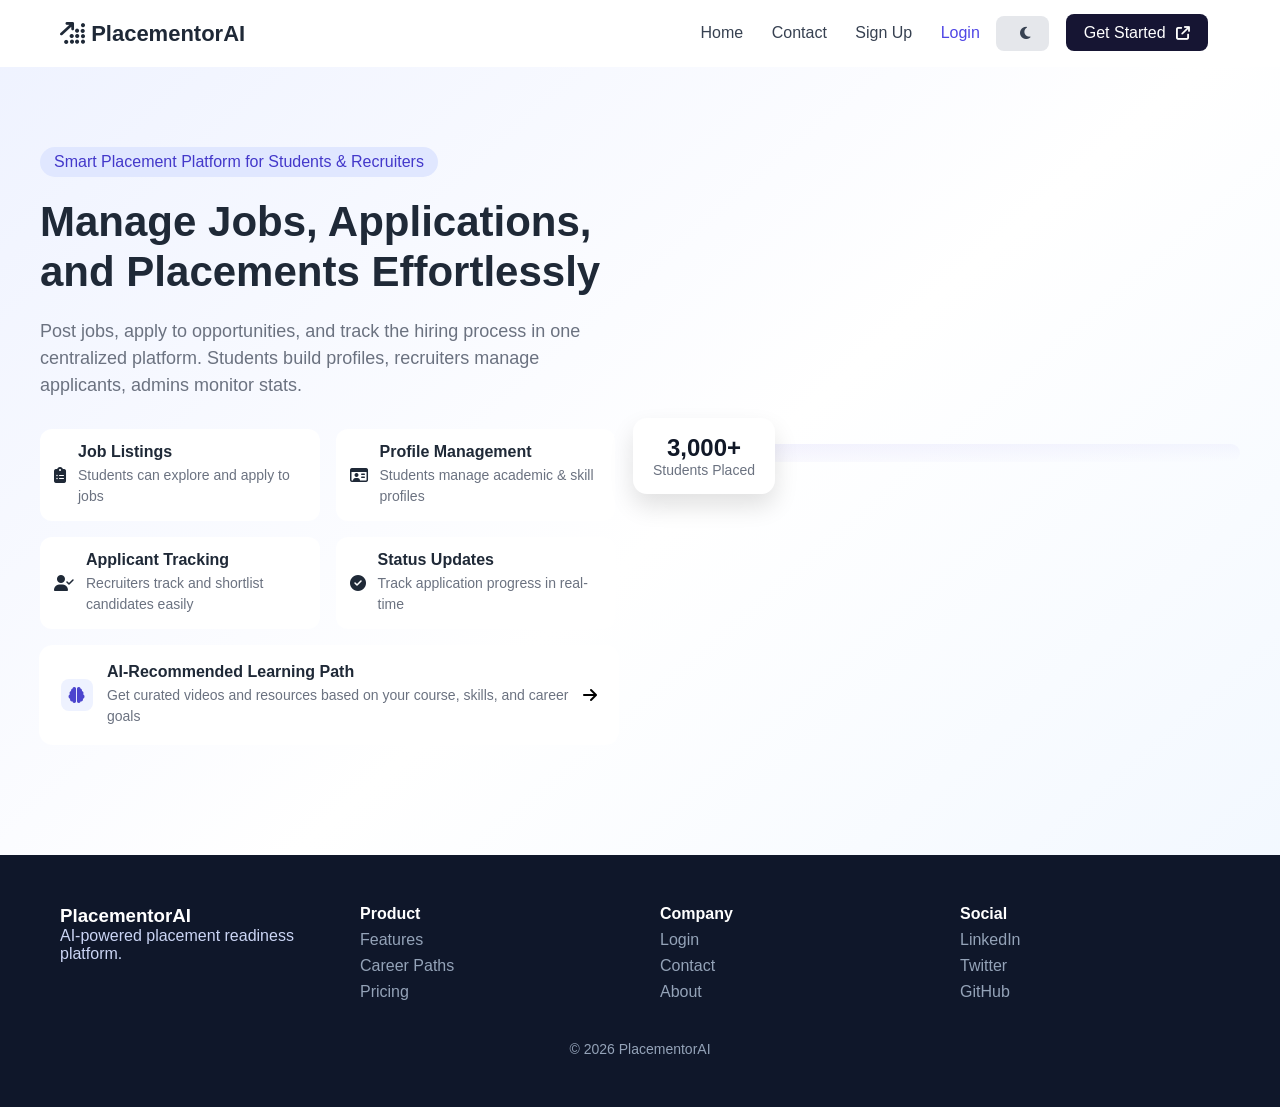
==== frontend/index.html @ 3f2b9455 "feat: add persistent dark mode across major pages" ====
<!DOCTYPE html>
<html lang="en">
<head>
  <meta charset="UTF-8" />
  <meta name="viewport" content="width=device-width, initial-scale=1.0"/>
  <title>PlacementorAI</title>
  <link rel="stylesheet" href="https://cdnjs.cloudflare.com/ajax/libs/font-awesome/6.5.0/css/all.min.css">

  <style>
    /* BASE */
    * { margin: 0; padding: 0; box-sizing: border-box; font-family: Inter, sans-serif; }
    body { background: linear-gradient(to bottom right, #eef2ff, #ffffff, #eff6ff); color: #1f2937; }
    .container { max-width: 1200px; margin: auto; padding: 0 20px; }

    /* HEADER */
    .header { background: #fff; padding: 16px 0; }
    .nav { display: flex; justify-content: space-between; align-items: center; }
    .logo { font-size: 22px; font-weight: 700; }
    nav a { margin: 0 12px; text-decoration: none; color: #374151; font-weight: 500; }
    .login { color: #4f46e5; }
    .btn { padding: 10px 18px; border-radius: 8px; border: none; cursor: pointer; font-weight: 500; }
    .primary { background: #161533; color: #fff; }
    .secondary { background: #e5e7eb; color: #374151; }

    /* HERO */
    .hero { display: grid; grid-template-columns: 1fr 1fr; gap: 50px; padding: 80px 0; align-items: center; }
    .badge { display: inline-block; background: #e0e7ff; color: #4338ca; padding: 6px 14px; border-radius: 999px; margin-bottom: 20px; font-weight: 500; }
    .hero h1 { font-size: 42px; line-height: 1.2; margin-bottom: 20px; font-weight: 700; }
    .hero p { font-size: 18px; color: #6b7280; line-height: 1.5; }

    .features { display: grid; grid-template-columns: repeat(2,1fr); gap: 16px; margin: 30px 0; }
.feature {
  display: flex;
  gap: 12px;
  background: #fff;
  padding: 14px;
  border-radius: 12px;
  align-items: center;
  transition: transform 0.2s ease, box-shadow 0.2s ease;
}

.feature:hover {
  transform: translateY(-3px);
  box-shadow: 0 8px 20px rgba(0,0,0,0.08);
}    .feature h4 { font-size: 16px; font-weight: 600; margin-bottom: 4px; }
    .feature p { font-size: 14px; color: #6b7280; }

    .cta { display: flex; gap: 14px; margin-top: 20px; }
    .cta button { flex: 1; text-align: center; }

    /* HERO IMAGE */
.hero-right {
  position: relative;
  top: -8px;
}

.hero-right img {
  width: 100%;
  height: auto;
  max-height: 420px;
  object-fit: cover;
  display: block;
  border-radius: 20px;
}



/* ADD THIS RIGHT HERE 👇 */
.hero-img-wrapper {
  position: relative;
  border-radius: 20px;
  overflow: hidden;
}

.hero-img-wrapper::after {
  content: "";
  position: absolute;
  inset: 0;
  background: linear-gradient(
    to bottom right,
    rgba(79,70,229,0.08),
    rgba(255,255,255,0.02)
  );
}



    .stats-card { position: absolute; bottom: -32px; left: -32px; background: #ffffff; padding: 16px 20px; border-radius: 14px; display: flex; align-items: center; gap: 12px; box-shadow: 0 12px 24px rgba(0,0,0,0.12); z-index: 10; }
    .stats-card strong { font-size: 24px; font-weight: 700; color: #111827; }
    .stats-card span { display: block; font-size: 14px; color: #6b7280; }
    .stats-card div {
  text-align: center;
}


    /* FOOTER */
    footer { background: #0f172a; color: #cbd5f5; padding: 50px 0; }
    .footer-grid { display: grid; grid-template-columns: repeat(4,1fr); gap: 40px; }
    footer a { display: block; color: #94a3b8; text-decoration: none; margin-top: 8px; }
    .copyright { text-align: center; margin-top: 40px; font-size: 14px; color: #94a3b8; }

    /* MODAL */
    .modal { position: fixed; inset: 0; display: none; background: rgba(0,0,0,0.5); align-items: center; justify-content: center; z-index: 1000; }
    .modal-box { background: #fff; padding: 30px; border-radius: 16px; width: 360px; }
    .modal-box input { width: 100%; padding: 10px; margin: 10px 0; }
    .modal-actions { display: flex; gap: 10px; margin-top: 20px; }

    /* RESPONSIVE */
    @media (max-width: 1024px) {
      .hero { grid-template-columns: 1fr; gap: 30px; text-align: center; }
      .hero-left { order: 2; }
      .hero-right { order: 1; }
      .features { grid-template-columns: 1fr; }
      .cta { flex-direction: column; }
      .stats-card { left: 50%; transform: translateX(-50%); bottom: -24px; }
    }
     .btn i {
  margin-left: 6px;
  font-size: 14px;
}
footer h3,
footer h4 {
  color: #ffffff;
}
.feature-wide {
  grid-column: span 2;        /* covers both columns */
  background: #ffffff;
  padding: 18px 22px;
  border-radius: 14px;
  display: flex;
  align-items: center;
  gap: 14px;
  cursor: pointer;
  transition: transform 0.2s ease, box-shadow 0.2s ease;
}

.feature-wide:hover {
  transform: translateY(-3px);
  box-shadow: 0 10px 24px rgba(0,0,0,0.08);
}
.feature-wide:hover .fa-arrow-right {
  transform: translateX(4px);
  transition: transform 0.2s ease;
}


.feature-wide--big {
  width: calc(100% + 300px);
  margin-left: -1px;
}

/* Make last wide box text same as normal feature boxes */
.feature-wide h4 {
  font-size: 16px;
  font-weight: 600;
  margin-bottom: 4px;
}

.feature-wide p {
  font-size: 14px;
  color: #6b7280;
}

.ai-icon {
  color: #4c45ce;               /* same as primary button */
  background: #eef2ff;          /* soft indigo bg */
  padding: 8px;
  border-radius: 8px;
  font-size: 16px;
}


  </style>
</head>
<body>

<!-- HEADER -->
<header class="header">
  <div class="container nav">
    <div class="logo"><i class="fa-solid fa-arrow-up-right-dots"></i> <span>PlacementorAI</span></div>
    <nav>
      <a href="index.html">Home</a>
      <a href="contact.html">Contact</a>
      <a href="register.html">Sign Up</a>
      <a href="login.html" class="login">Login</a>
      <button id="theme-toggle" class="btn secondary" aria-label="Toggle dark mode">
        <i class="fa-solid fa-moon"></i>
      </button>

<a  href="register.html" class="btn primary">
  Get Started
  <i class="fa-solid fa-arrow-up-right-from-square"></i>
</a>    </nav>
  </div>
</header>

<!-- HERO -->
<section class="hero container">
  <div class="hero-left">
    <span class="badge">Smart Placement Platform for Students & Recruiters</span>
    <h1>Manage Jobs, Applications,<br/>and Placements Effortlessly</h1>
    <p>Post jobs, apply to opportunities, and track the hiring process in one centralized platform. Students build profiles, recruiters manage applicants, admins monitor stats.</p>
    <div class="features">
      <div class="feature">     <i class="fa-solid fa-clipboard-list"></i>

<div><h4>Job Listings</h4><p>Students can explore and apply to jobs</p></div></div>
      <div class="feature"><i class="fa-regular fa-id-card"></i><div><h4>Profile Management</h4><p>Students manage academic & skill profiles</p></div></div>
      <div class="feature"><i class="fa-solid fa-user-check"></i><div><h4>Applicant Tracking</h4><p>Recruiters track and shortlist candidates easily</p></div></div>
      <div class="feature"><i class="fa-solid fa-circle-check"></i><div><h4>Status Updates</h4><p>Track application progress in real-time</p></div></div>
<a href="recommendations.html" style="text-decoration:none; color:inherit;">
  <div class="feature-wide feature-wide--big">
<i class="fa-solid fa-brain ai-icon"></i>
    <div>
      <h4>AI-Recommended Learning Path</h4>
      <p>
        Get curated videos and resources based on your course, skills, and career goals
      </p>
      
    </div>
    <i class="fa-solid fa-arrow-right" style="margin-left:auto; color:#000000;"></i>
  </div>
</a>
 </div>
    
  </div>
  <div class="hero-right">
  <div class="hero-img-wrapper">
    <img src="https://images.unsplash.com/photo-1523580846011-d3a5bc25702b" alt="students"/>
  </div>
  <div class="stats-card">
    <div>
      <strong>3,000+</strong>
      <span>Students Placed</span>
    </div>
  </div>
</div>


</section>

<!-- FOOTER -->
<footer>
  <div class="container footer-grid">
    <div><h3>PlacementorAI</h3><p>AI-powered placement readiness platform.</p></div>
    <div><h4>Product</h4><a href="#">Features</a><a href="#">Career Paths</a><a href="#">Pricing</a></div>
    <div><h4>Company</h4><a href="login.html">Login</a><a href="contact.html" >Contact</a><a href="About.html">About</a></div>
    <div><h4>Social</h4><a href="https://www.linkedin.com/" target="_blank">LinkedIn</a><a href="https://x.com/?lang=en" target="_blank">Twitter</a><a href="https://github.com/" target="_blank">GitHub</a></div>
  </div>
  <p class="copyright">© 2026 PlacementorAI</p>
</footer>

<!-- LOGIN MODAL -->
<div id="modal" class="modal">
  <div class="modal-box">
    <h2 id="modal-title">Login</h2>
    <form onsubmit="login(event)">
      <input type="email" placeholder="Email" required />
      <input type="password" placeholder="Password" required />
      <div class="modal-actions">
        <button class="btn primary" type="submit">Login</button>
        <button class="btn secondary" type="button" onclick="closeModal()">Cancel</button>
      </div>
    </form>
  </div>
</div>

<!-- SCRIPTS -->
<script>
  // Modal JS
  const modal = document.getElementById("modal");
  const title = document.getElementById("modal-title");

  function openModal(type) {
    title.innerText = type === "student" ? "Student Login" : "Recruiter Login";
    modal.style.display = "flex";
  }

  function closeModal() { modal.style.display = "none"; }

  function login(e) {
    e.preventDefault();
    alert("Login successful (demo)");
    closeModal();
  }
</script>
<script src="https://cdn.botpress.cloud/webchat/v3.5/inject.js"></script>
<script src="https://files.bpcontent.cloud/2026/01/29/16/20260129163015-0ZV4O3BK.js" defer></script>
<script src="js/theme.js"></script>

</body>
</html>
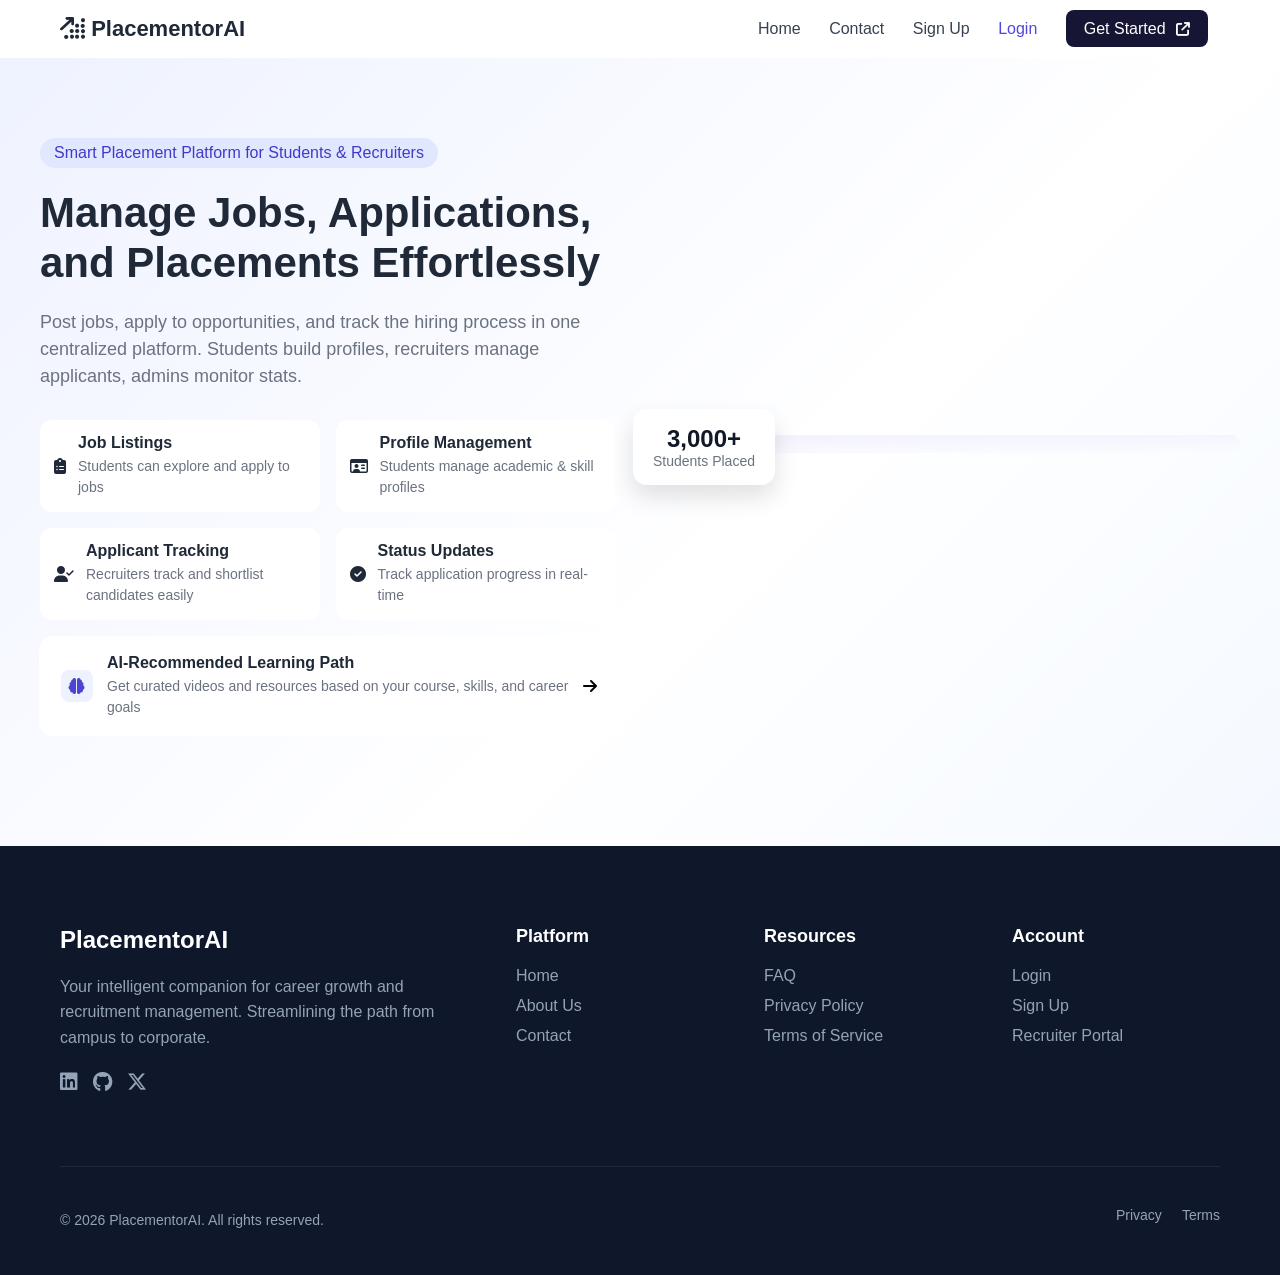
==== commit d0112f6f: "Merge pull request #36 from KGFCH2/feat/footer-documentation-portal Modernize Footer and Implement I" ====
--- a/frontend/index.html
+++ b/frontend/index.html
@@ -94,10 +94,41 @@
 
 
     /* FOOTER */
-    footer { background: #0f172a; color: #cbd5f5; padding: 50px 0; }
-    .footer-grid { display: grid; grid-template-columns: repeat(4,1fr); gap: 40px; }
-    footer a { display: block; color: #94a3b8; text-decoration: none; margin-top: 8px; }
-    .copyright { text-align: center; margin-top: 40px; font-size: 14px; color: #94a3b8; }
+    footer { background: #0f172a; color: #f8fafc; padding: 80px 0 40px; }
+    .footer-grid { display: grid; grid-template-columns: 2fr 1fr 1fr 1fr; gap: 40px; margin-bottom: 60px; }
+    footer h3 { font-size: 24px; margin-bottom: 20px; color: #fff; }
+    footer h4 { font-size: 18px; margin-bottom: 20px; color: #fff; }
+    footer p { color: #94a3b8; line-height: 1.6; }
+    footer a { color: #94a3b8; text-decoration: none; margin-bottom: 12px; display: block; transition: color 0.2s; }
+    footer a:hover { color: #4f46e5; }
+    .footer-social { display: flex; gap: 15px; margin-top: 20px; }
+    .footer-social a { font-size: 20px; color: #94a3b8; }
+    .footer-social a:hover { color: #fff; }
+    .footer-bottom { border-top: 1px solid #1e293b; padding-top: 40px; display: flex; justify-content: space-between; align-items: center; color: #64748b; font-size: 14px; }
+    .copyright { margin-top: 0; }
+
+    /* DOCUMENTATION PORTAL */
+    .portal-overlay { position: fixed; inset: 0; background: rgba(15, 23, 42, 0.8); backdrop-filter: blur(8px); z-index: 2000; display: none; align-items: center; justify-content: center; padding: 20px; }
+    .portal-content { background: rgba(255, 255, 255, 0.98); width: 100%; max-width: 800px; max-height: 90vh; border-radius: 24px; overflow: hidden; display: flex; flex-direction: column; box-shadow: 0 25px 50px -12px rgba(0, 0, 0, 0.5); border: 1px solid rgba(255, 255, 255, 0.3); animation: slideUp 0.4s ease-out; }
+    @keyframes slideUp { from { transform: translateY(30px); opacity: 0; } to { transform: translateY(0); opacity: 1; } }
+    .portal-header { padding: 24px 32px; border-bottom: 1px solid #e2e8f0; display: flex; justify-content: space-between; align-items: center; }
+    .portal-nav { display: flex; gap: 12px; padding: 12px 32px; background: #f8fafc; border-bottom: 1px solid #e2e8f0; }
+    .portal-nav-btn { background: none; border: none; padding: 8px 16px; border-radius: 8px; cursor: pointer; font-weight: 500; color: #64748b; transition: all 0.2s; }
+    .portal-nav-btn.active { background: #4f46e5; color: #fff; }
+    .portal-body { padding: 32px; overflow-y: auto; color: #334155; line-height: 1.7; }
+    .portal-body h2 { margin-bottom: 16px; color: #0f172a; font-size: 24px; }
+    .portal-body section { margin-bottom: 32px; }
+    .portal-body section h3 { font-size: 18px; margin-bottom: 12px; color: #1e293b; }
+    .close-portal { cursor: pointer; font-size: 24px; color: #64748b; transition: color 0.2s; }
+    .close-portal:hover { color: #ef4444; }
+
+    @media (max-width: 768px) {
+      .footer-grid { grid-template-columns: 1fr 1fr; }
+      .footer-bottom { flex-direction: column; gap: 20px; text-align: center; }
+    }
+    @media (max-width: 480px) {
+      .footer-grid { grid-template-columns: 1fr; }
+    }
 
     /* MODAL */
     .modal { position: fixed; inset: 0; display: none; background: rgba(0,0,0,0.5); align-items: center; justify-content: center; z-index: 1000; }
@@ -169,7 +200,6 @@
   font-size: 16px;
 }
 
-
   </style>
 </head>
 <body>
@@ -183,9 +213,6 @@
       <a href="contact.html">Contact</a>
       <a href="register.html">Sign Up</a>
       <a href="login.html" class="login">Login</a>
-      <button id="theme-toggle" class="btn secondary" aria-label="Toggle dark mode">
-        <i class="fa-solid fa-moon"></i>
-      </button>
 
 <a  href="register.html" class="btn primary">
   Get Started
@@ -240,14 +267,63 @@
 
 <!-- FOOTER -->
 <footer>
-  <div class="container footer-grid">
-    <div><h3>PlacementorAI</h3><p>AI-powered placement readiness platform.</p></div>
-    <div><h4>Product</h4><a href="#">Features</a><a href="#">Career Paths</a><a href="#">Pricing</a></div>
-    <div><h4>Company</h4><a href="login.html">Login</a><a href="contact.html" >Contact</a><a href="About.html">About</a></div>
-    <div><h4>Social</h4><a href="https://www.linkedin.com/" target="_blank">LinkedIn</a><a href="https://x.com/?lang=en" target="_blank">Twitter</a><a href="https://github.com/" target="_blank">GitHub</a></div>
-  </div>
-  <p class="copyright">© 2026 PlacementorAI</p>
+  <div class="container">
+    <div class="footer-grid">
+      <div>
+        <h3>PlacementorAI</h3>
+        <p>Your intelligent companion for career growth and recruitment management. Streamlining the path from campus to corporate.</p>
+        <div class="footer-social">
+          <a href="#"><i class="fa-brands fa-linkedin"></i></a>
+          <a href="#"><i class="fa-brands fa-github"></i></a>
+          <a href="#"><i class="fa-brands fa-x-twitter"></i></a>
+        </div>
+      </div>
+      <div>
+        <h4>Platform</h4>
+        <a href="index.html">Home</a>
+        <a href="About.html">About Us</a>
+        <a href="contact.html">Contact</a>
+      </div>
+      <div>
+        <h4>Resources</h4>
+        <a href="javascript:void(0)" onclick="openPortal('faq')">FAQ</a>
+        <a href="javascript:void(0)" onclick="openPortal('privacy')">Privacy Policy</a>
+        <a href="javascript:void(0)" onclick="openPortal('terms')">Terms of Service</a>
+      </div>
+      <div>
+        <h4>Account</h4>
+        <a href="login.html">Login</a>
+        <a href="register.html">Sign Up</a>
+        <a href="register.html">Recruiter Portal</a>
+      </div>
+    </div>
+    <div class="footer-bottom">
+      <p class="copyright">&copy; 2026 PlacementorAI. All rights reserved.</p>
+      <div style="display: flex; gap: 20px;">
+        <a href="javascript:void(0)" onclick="openPortal('privacy')">Privacy</a>
+        <a href="javascript:void(0)" onclick="openPortal('terms')">Terms</a>
+      </div>
+    </div>
+  </div>
 </footer>
+
+<!-- DOCUMENTATION PORTAL -->
+<div id="portal-overlay" class="portal-overlay">
+  <div class="portal-content">
+    <div class="portal-header">
+      <h2 id="portal-title">Documentation Portal</h2>
+      <i class="fa-solid fa-xmark close-portal" onclick="closePortal()"></i>
+    </div>
+    <div class="portal-nav">
+      <button class="portal-nav-btn" id="btn-faq" onclick="switchPortalTab('faq')">FAQ</button>
+      <button class="portal-nav-btn" id="btn-privacy" onclick="switchPortalTab('privacy')">Privacy</button>
+      <button class="portal-nav-btn" id="btn-terms" onclick="switchPortalTab('terms')">Terms</button>
+    </div>
+    <div class="portal-body" id="portal-body">
+      <!-- Content will be injected here -->
+    </div>
+  </div>
+</div>
 
 <!-- LOGIN MODAL -->
 <div id="modal" class="modal">
@@ -282,10 +358,83 @@
     alert("Login successful (demo)");
     closeModal();
   }
+
+  // DOCUMENTATION PORTAL JS
+  const portalOverlay = document.getElementById('portal-overlay');
+  const portalBody = document.getElementById('portal-body');
+  const portalTitle = document.getElementById('portal-title');
+
+  const portalContent = {
+    faq: `
+      <h2>Frequently Asked Questions</h2>
+      <section>
+        <h3>How do I apply for a job?</h3>
+        <p>Students can browse the 'Job Listings' section, build their profile, and click 'Apply' on any open position.</p>
+      </section>
+      <section>
+        <h3>How do recruiters post jobs?</h3>
+        <p>Recruiters can sign up for a Recruiter account and access their dedicated dashboard to post and manage job listings.</p>
+      </section>
+      <section>
+        <h3>Is my data secure?</h3>
+        <p>Yes, we use industry-standard encryption and follow best practices to ensure your personal and academic data remains private.</p>
+      </section>
+    `,
+    privacy: `
+      <h2>Privacy Policy</h2>
+      <section>
+        <h3>Data Collection</h3>
+        <p>We collect information necessary to facilitate the recruitment process, including names, emails, and academic records.</p>
+      </section>
+      <section>
+        <h3>Data Usage</h3>
+        <p>Your data is only shared with recruiters of companies you explicitly apply to. We do not sell your data to third parties.</p>
+      </section>
+    `,
+    terms: `
+      <h2>Terms of Service</h2>
+      <section>
+        <h3>User Agreement</h3>
+        <p>By using PlacementorAI, you agree to provide accurate information and follow our community guidelines.</p>
+      </section>
+      <section>
+        <h3>Platform Usage</h3>
+        <p>PlacementorAI is a facilitator. We do not guarantee employment but provide the tools to improve your placement chances.</p>
+      </section>
+    `
+  };
+
+  function openPortal(tab) {
+    portalOverlay.style.display = 'flex';
+    switchPortalTab(tab);
+  }
+
+  function closePortal() {
+    portalOverlay.style.display = 'none';
+  }
+
+  function switchPortalTab(tab) {
+    // Update content
+    portalBody.innerHTML = portalContent[tab];
+    
+    // Update active button
+    document.querySelectorAll('.portal-nav-btn').forEach(btn => btn.classList.remove('active'));
+    document.getElementById('btn-' + tab).classList.add('active');
+    
+    // Update title
+    const titles = { faq: 'FAQ', privacy: 'Privacy Policy', terms: 'Terms of Service' };
+    portalTitle.innerText = titles[tab];
+  }
+
+  // Close on overlay click
+  portalOverlay.addEventListener('click', (e) => {
+    if (e.target === portalOverlay) closePortal();
+  });
 </script>
 <script src="https://cdn.botpress.cloud/webchat/v3.5/inject.js"></script>
 <script src="https://files.bpcontent.cloud/2026/01/29/16/20260129163015-0ZV4O3BK.js" defer></script>
-<script src="js/theme.js"></script>
+
+<!-- Botpress Chatbot Scripts -->
 
 </body>
 </html>
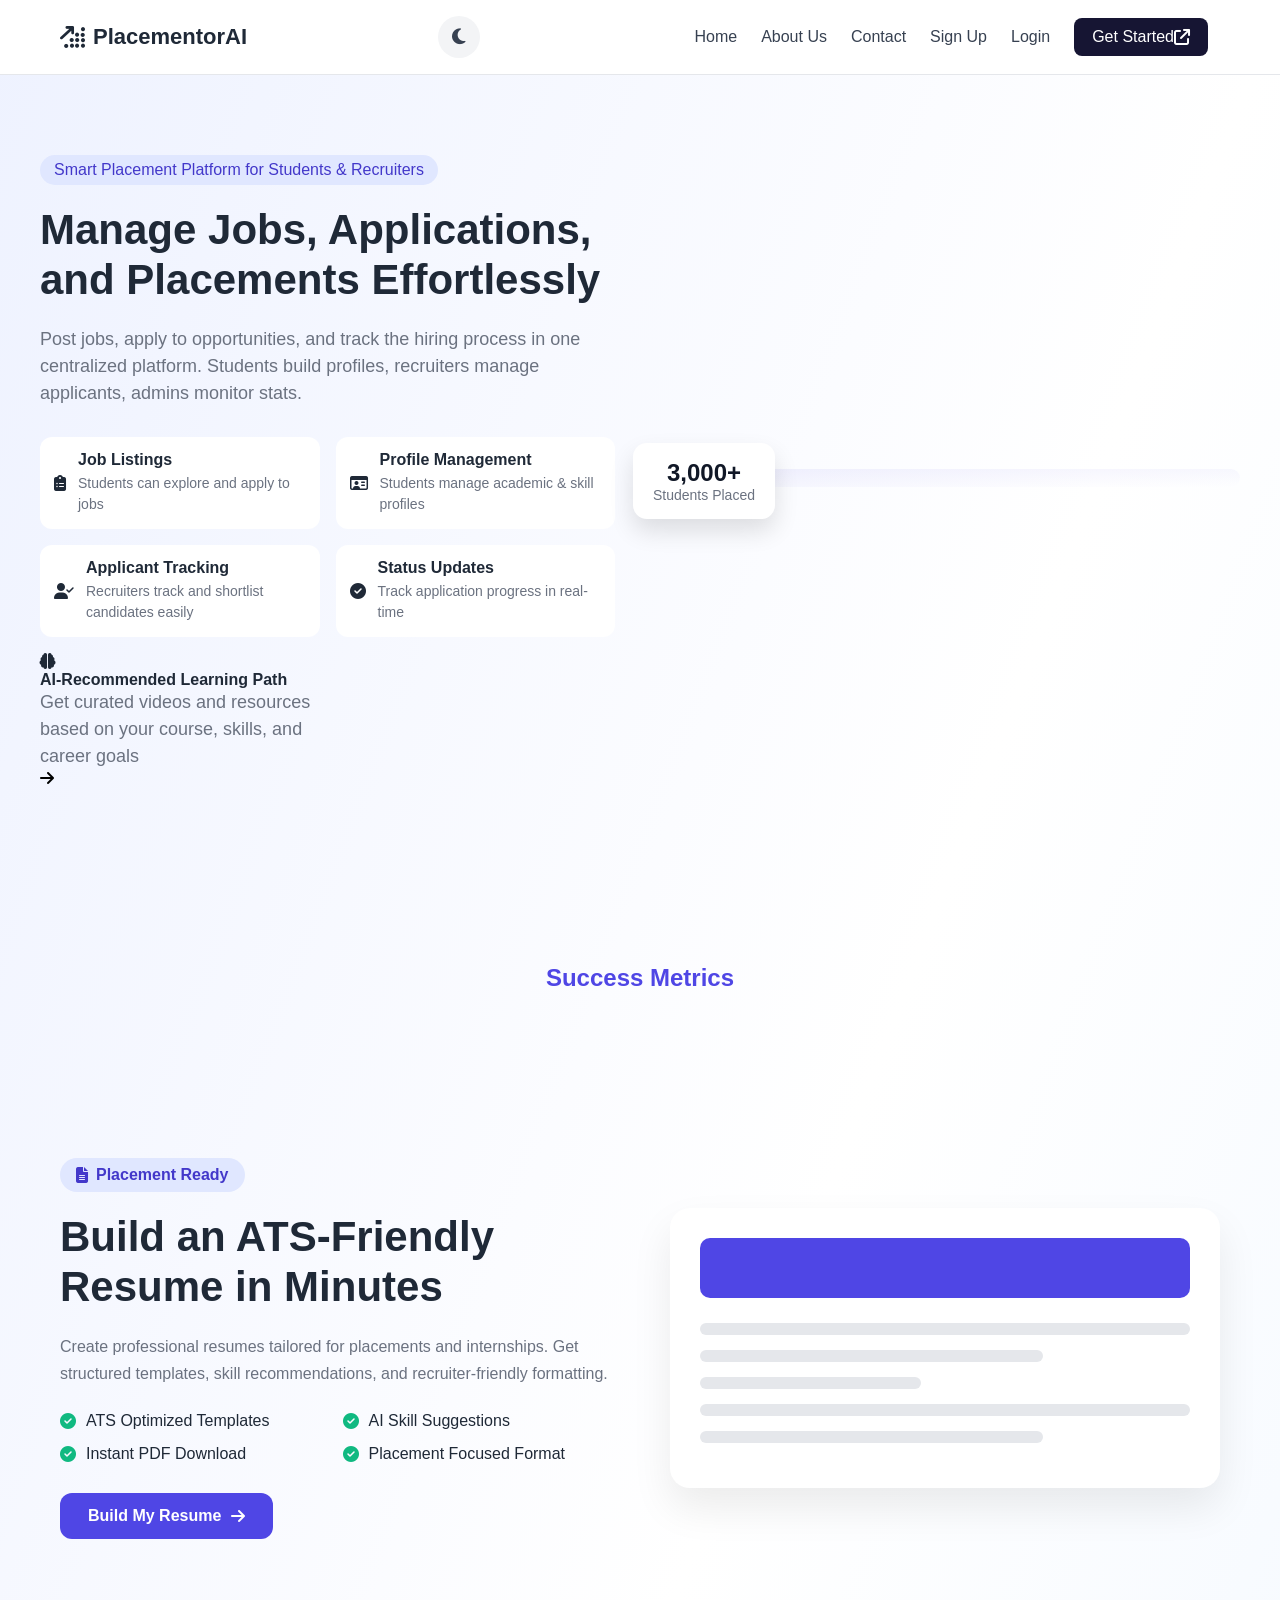
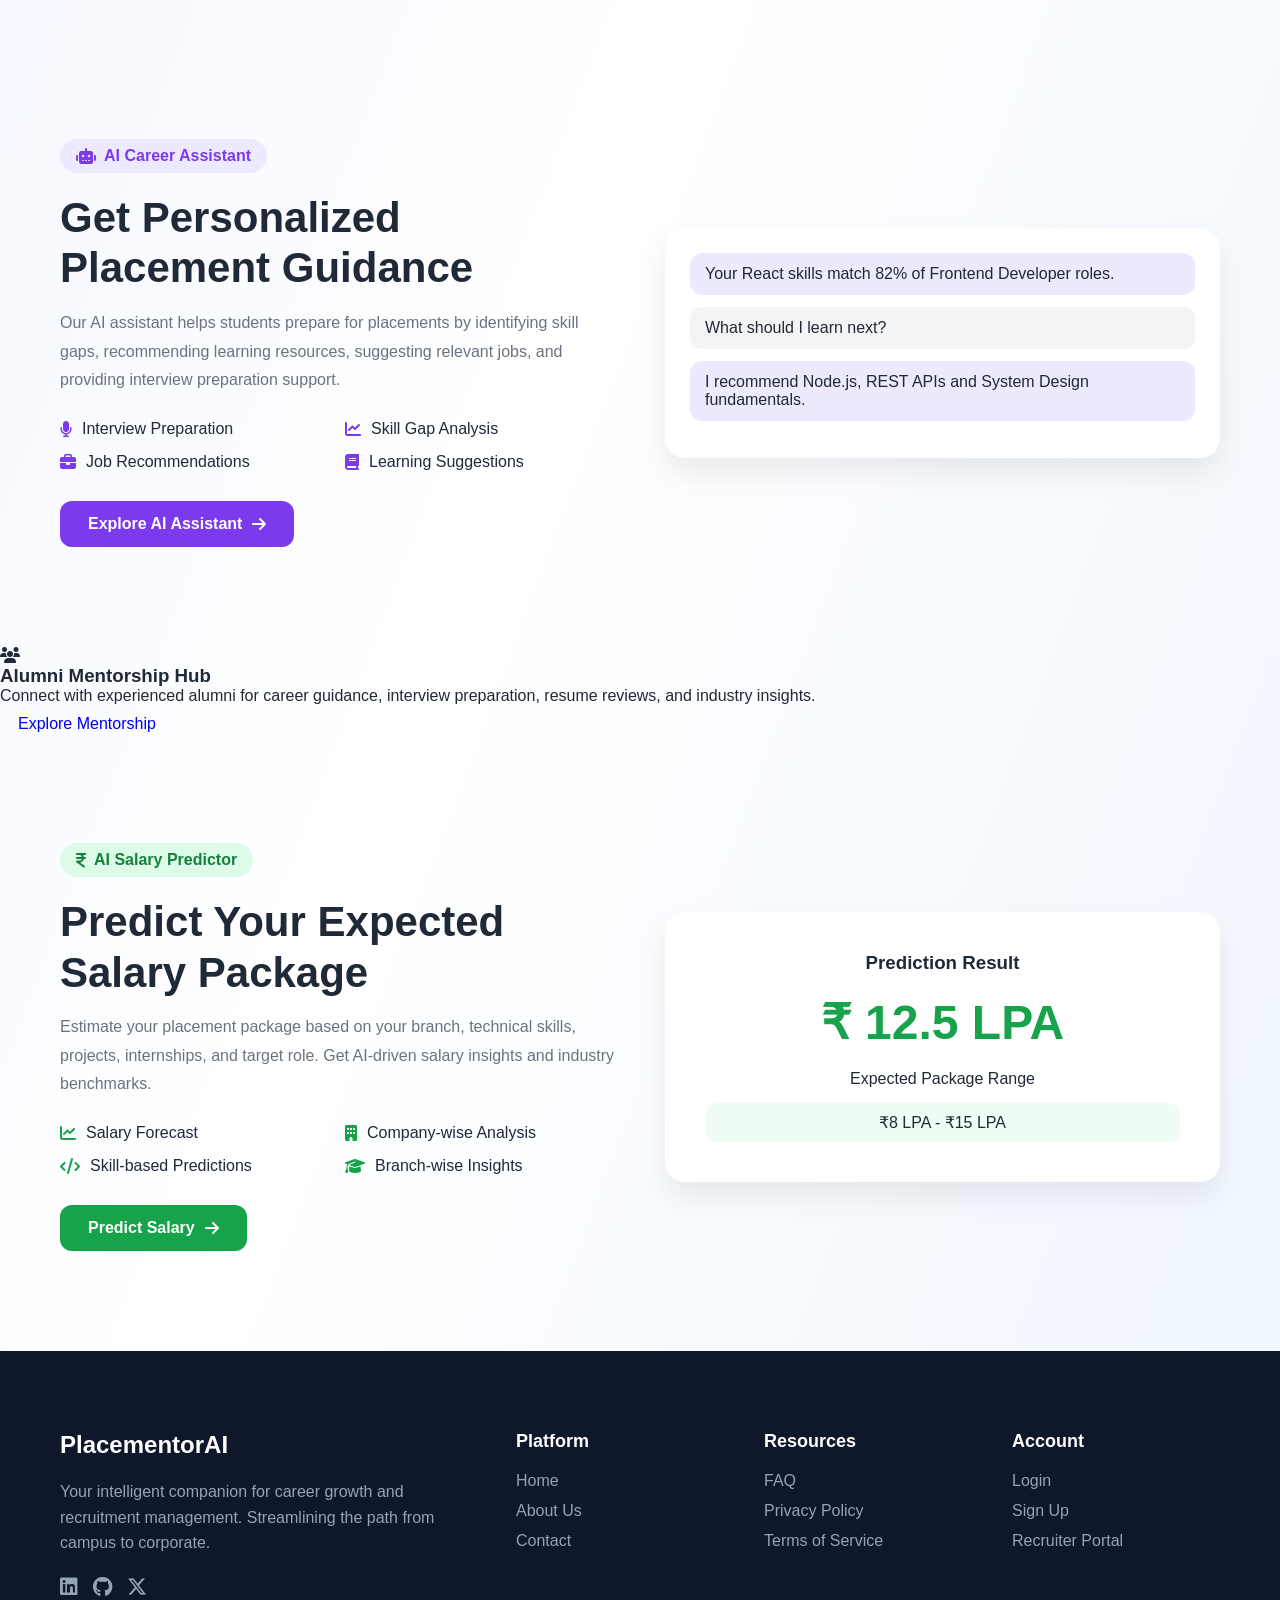
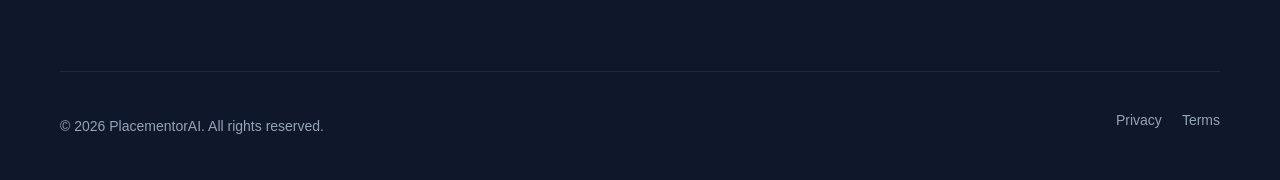
==== commit 47190d60: "Merge branch 'main' into salary" ====
--- a/frontend/index.html
+++ b/frontend/index.html
@@ -4,23 +4,35 @@
   <meta charset="UTF-8" />
   <meta name="viewport" content="width=device-width, initial-scale=1.0"/>
   <title>PlacementorAI</title>
+  <link rel="icon" type="image/png" href="images/favicon.png">
   <link rel="stylesheet" href="https://cdnjs.cloudflare.com/ajax/libs/font-awesome/6.5.0/css/all.min.css">
-
+  <link rel="icon" href="favicon.png" sizes="32x32" type="image/png">
+<link rel="shortcut icon" href="favicon.png" type="image/png">
+<link rel="stylesheet" href="style.css">
   <style>
     /* BASE */
     * { margin: 0; padding: 0; box-sizing: border-box; font-family: Inter, sans-serif; }
     body { background: linear-gradient(to bottom right, #eef2ff, #ffffff, #eff6ff); color: #1f2937; }
     .container { max-width: 1200px; margin: auto; padding: 0 20px; }
 
-    /* HEADER */
-    .header { background: #fff; padding: 16px 0; }
+    /* HEADER & RESPONSIVE NAVBAR */
+    .header { background: #fff; padding: 16px 0; border-bottom: 1px solid #e5e7eb; position: sticky; top: 0; z-index: 1000; }
     .nav { display: flex; justify-content: space-between; align-items: center; }
-    .logo { font-size: 22px; font-weight: 700; }
-    nav a { margin: 0 12px; text-decoration: none; color: #374151; font-weight: 500; }
+    .logo { font-size: 22px; font-weight: 700; display: flex; align-items: center; gap: 8px; }
+    
+    /* Navigation Menu Links Wrapper */
+    .nav-menu { display: flex; align-items: center; }
+    .nav-menu a { margin: 0 12px; text-decoration: none; color: #374151; font-weight: 500; transition: color 0.2s; }
+    .nav-menu a:hover { color: #4f46e5; }
     .login { color: #4f46e5; }
-    .btn { padding: 10px 18px; border-radius: 8px; border: none; cursor: pointer; font-weight: 500; }
-    .primary { background: #161533; color: #fff; }
+    
+    .btn { padding: 10px 18px; border-radius: 8px; border: none; cursor: pointer; font-weight: 500; display: inline-flex; align-items: center; text-decoration: none; }
+    .primary { background: #161533; color: #fff !important; }
+    .primary:hover { background: #23214d; color: #fff !important; }
     .secondary { background: #e5e7eb; color: #374151; }
+
+    /* Mobile Hamburger Menu Toggle Button Button */
+    .menu-toggle { display: none; background: none; border: none; font-size: 24px; color: #374151; cursor: pointer; }
 
     /* HERO */
     .hero { display: grid; grid-template-columns: 1fr 1fr; gap: 50px; padding: 80px 0; align-items: center; }
@@ -29,69 +41,53 @@
     .hero p { font-size: 18px; color: #6b7280; line-height: 1.5; }
 
     .features { display: grid; grid-template-columns: repeat(2,1fr); gap: 16px; margin: 30px 0; }
-.feature {
-  display: flex;
-  gap: 12px;
-  background: #fff;
-  padding: 14px;
-  border-radius: 12px;
-  align-items: center;
-  transition: transform 0.2s ease, box-shadow 0.2s ease;
-}
-
-.feature:hover {
-  transform: translateY(-3px);
-  box-shadow: 0 8px 20px rgba(0,0,0,0.08);
-}    .feature h4 { font-size: 16px; font-weight: 600; margin-bottom: 4px; }
+    .feature {
+      display: flex;
+      gap: 12px;
+      background: #fff;
+      padding: 14px;
+      border-radius: 12px;
+      align-items: center;
+      transition: transform 0.2s ease, box-shadow 0.2s ease;
+    }
+
+    .feature:hover {
+      transform: translateY(-3px);
+      box-shadow: 0 8px 20px rgba(0,0,0,0.08);
+    }    
+    .feature h4 { font-size: 16px; font-weight: 600; margin-bottom: 4px; }
     .feature p { font-size: 14px; color: #6b7280; }
 
     .cta { display: flex; gap: 14px; margin-top: 20px; }
     .cta button { flex: 1; text-align: center; }
 
     /* HERO IMAGE */
-.hero-right {
-  position: relative;
-  top: -8px;
-}
-
-.hero-right img {
-  width: 100%;
-  height: auto;
-  max-height: 420px;
-  object-fit: cover;
-  display: block;
-  border-radius: 20px;
-}
-
-
-
-/* ADD THIS RIGHT HERE 👇 */
-.hero-img-wrapper {
-  position: relative;
-  border-radius: 20px;
-  overflow: hidden;
-}
-
-.hero-img-wrapper::after {
-  content: "";
-  position: absolute;
-  inset: 0;
-  background: linear-gradient(
-    to bottom right,
-    rgba(79,70,229,0.08),
-    rgba(255,255,255,0.02)
-  );
-}
-
-
+    .hero-right { position: relative; top: -8px; }
+    .hero-right img {
+      width: 100%;
+      height: auto;
+      max-height: 420px;
+      object-fit: cover;
+      display: block;
+      border-radius: 20px;
+    }
+
+    .hero-img-wrapper { position: relative; border-radius: 20px; overflow: hidden; }
+    .hero-img-wrapper::after {
+      content: "";
+      position: absolute;
+      inset: 0;
+      background: linear-gradient(
+        to bottom right,
+        rgba(79,70,229,0.08),
+        rgba(255,255,255,0.02)
+      );
+    }
 
     .stats-card { position: absolute; bottom: -32px; left: -32px; background: #ffffff; padding: 16px 20px; border-radius: 14px; display: flex; align-items: center; gap: 12px; box-shadow: 0 12px 24px rgba(0,0,0,0.12); z-index: 10; }
     .stats-card strong { font-size: 24px; font-weight: 700; color: #111827; }
     .stats-card span { display: block; font-size: 14px; color: #6b7280; }
-    .stats-card div {
-  text-align: center;
-}
-
+    .stats-card div { text-align: center; }
 
     /* FOOTER */
     footer { background: #0f172a; color: #f8fafc; padding: 80px 0 40px; }
@@ -122,161 +118,622 @@
     .close-portal { cursor: pointer; font-size: 24px; color: #64748b; transition: color 0.2s; }
     .close-portal:hover { color: #ef4444; }
 
+    /* RESPONSIVE BREAKPOINTS WITH MOBILE DROPDOWN NAVIGATION FIX */
     @media (max-width: 768px) {
-      .footer-grid { grid-template-columns: 1fr 1fr; }
-      .footer-bottom { flex-direction: column; gap: 20px; text-align: center; }
-    }
-    @media (max-width: 480px) {
-      .footer-grid { grid-template-columns: 1fr; }
-    }
-
-    /* MODAL */
-    .modal { position: fixed; inset: 0; display: none; background: rgba(0,0,0,0.5); align-items: center; justify-content: center; z-index: 1000; }
-    .modal-box { background: #fff; padding: 30px; border-radius: 16px; width: 360px; }
-    .modal-box input { width: 100%; padding: 10px; margin: 10px 0; }
-    .modal-actions { display: flex; gap: 10px; margin-top: 20px; }
-
-    /* RESPONSIVE */
-    @media (max-width: 1024px) {
+      .menu-toggle { display: block; }
+      
+      .nav-menu {
+        display: none;
+        flex-direction: column;
+        position: absolute;
+        top: 100%;
+        left: 0;
+        width: 100%;
+        background: #ffffff;
+        padding: 20px;
+        box-shadow: 0 8px 16px rgba(0,0,0,0.1);
+        border-top: 1px solid #f3f4f6;
+        gap: 16px;
+        text-align: center;
+      }
+      
+      .nav-menu.active { display: flex; }
+      .nav-menu a { margin: 8px 0; width: 100%; font-size: 16px; }
+      .nav-menu .btn { width: 100%; justify-content: center; }
+
       .hero { grid-template-columns: 1fr; gap: 30px; text-align: center; }
       .hero-left { order: 2; }
       .hero-right { order: 1; }
       .features { grid-template-columns: 1fr; }
+      .feature-wide { grid-column: span 1; }
       .cta { flex-direction: column; }
       .stats-card { left: 50%; transform: translateX(-50%); bottom: -24px; }
+
+      .footer-grid { grid-template-columns: 1fr 1fr; }
+      .footer-bottom { flex-direction: column; gap: 20px; text-align: center; }
     }
-     .btn i {
-  margin-left: 6px;
-  font-size: 14px;
-}
-footer h3,
-footer h4 {
-  color: #ffffff;
-}
-.feature-wide {
-  grid-column: span 2;        /* covers both columns */
-  background: #ffffff;
-  padding: 18px 22px;
-  border-radius: 14px;
-  display: flex;
-  align-items: center;
-  gap: 14px;
+
+    @media (max-width: 480px) {
+      .footer-grid { grid-template-columns: 1fr; }
+    }
+    /* Theme Toggle Button */
+.theme-toggle{
+  background: #f3f4f6;
+  border: none;
+  width: 42px;
+  height: 42px;
+  border-radius: 50%;
   cursor: pointer;
-  transition: transform 0.2s ease, box-shadow 0.2s ease;
-}
-
-.feature-wide:hover {
-  transform: translateY(-3px);
-  box-shadow: 0 10px 24px rgba(0,0,0,0.08);
-}
-.feature-wide:hover .fa-arrow-right {
-  transform: translateX(4px);
-  transition: transform 0.2s ease;
-}
-
-
-.feature-wide--big {
-  width: calc(100% + 300px);
-  margin-left: -1px;
-}
-
-/* Make last wide box text same as normal feature boxes */
-.feature-wide h4 {
-  font-size: 16px;
-  font-weight: 600;
-  margin-bottom: 4px;
-}
-
-.feature-wide p {
-  font-size: 14px;
-  color: #6b7280;
-}
-
-.ai-icon {
-  color: #4c45ce;               /* same as primary button */
-  background: #eef2ff;          /* soft indigo bg */
-  padding: 8px;
-  border-radius: 8px;
-  font-size: 16px;
-}
-
+  font-size: 18px;
+  color: #374151;
+  transition: all 0.3s ease;
+  margin-right: 12px;
+}
+
+.theme-toggle:hover{
+  transform: rotate(15deg);
+  background: #e5e7eb;
+}
+/* DARK MODE */
+
+body.dark-mode{
+  background: #0f172a;
+  color: #f8fafc;
+}
+
+/* Header */
+body.dark-mode .header{
+  background: #1e293b;
+  border-bottom: 1px solid #334155;
+}
+
+body.dark-mode .nav-menu a,
+body.dark-mode .logo,
+body.dark-mode .menu-toggle{
+  color: #f8fafc;
+}
+
+/* Hero Features */
+body.dark-mode .feature,
+body.dark-mode .stats-card{
+  background: #1e293b;
+  color: #f8fafc;
+}
+
+body.dark-mode .feature p,
+body.dark-mode .hero p{
+  color: #cbd5e1;
+}
+
+/* Buttons */
+body.dark-mode .secondary{
+  background: #334155;
+  color: #fff;
+}
+
+.success{
+  color: white;
+}
+/* Documentation Portal */
+body.dark-mode .portal-content{
+  background: #1e293b;
+}
+
+body.dark-mode .portal-body,
+body.dark-mode .portal-header h2,
+body.dark-mode .portal-body h2,
+body.dark-mode .portal-body h3{
+  color: #f8fafc;
+}
+
+body.dark-mode .portal-nav{
+  background: #0f172a;
+}
+
+body.dark-mode .portal-nav-btn{
+  color: #cbd5e1;
+}
+
+/* Mobile Menu */
+body.dark-mode .nav-menu{
+  background: #1e293b;
+}
+
+/* Footer */
+body.dark-mode footer{
+  background: #020617;
+}
+.success a{
+    text-decoration: none;
+}
+
+.success h3{
+    color: #4f46e5;
+    font-size: 1.5rem;
+    font-weight: 700;
+    padding: 12px 24px;
+    border-radius: 12px;
+    transition: all 0.3s ease;
+}
+
+.success h3:hover{
+    background: #eef2ff;
+    transform: translateY(-3px);
+}
+.success{
+    text-align: center;
+    margin: 40px 0;
+}
+
+.success a{
+    display: inline-block;
+    /* background: #4f46e5;
+    color: white; */
+    text-decoration: none;
+    padding: 14px 28px;
+    border-radius: 12px;
+    font-weight: 600;
+    transition: 0.3s ease;
+}
+
+.success a:hover{
+    /* background: #3730a3; */
+    transform: translateY(-3px);
+}
+.ai-assistant-section{
+    padding:100px 0;
+}
+
+.ai-card{
+    display:grid;
+    grid-template-columns:1fr 1fr;
+    gap:50px;
+    align-items:center;
+}
+
+.ai-badge{
+    display:inline-flex;
+    align-items:center;
+    gap:8px;
+    padding:8px 16px;
+    background:#ede9fe;
+    color:#7c3aed;
+    border-radius:999px;
+    font-weight:600;
+}
+
+.ai-left h2{
+    margin-top:20px;
+    font-size:42px;
+    line-height:1.2;
+}
+
+.ai-left p{
+    margin-top:15px;
+    color:#6b7280;
+    line-height:1.8;
+}
+
+.ai-features{
+    margin-top:25px;
+    display:grid;
+    grid-template-columns:repeat(2,1fr);
+    gap:15px;
+}
+
+.ai-feature{
+    display:flex;
+    align-items:center;
+    gap:10px;
+    font-weight:500;
+}
+
+.ai-feature i{
+    color:#7c3aed;
+}
+
+.ai-btn{
+    display:inline-flex;
+    align-items:center;
+    gap:10px;
+    margin-top:30px;
+    background:#7c3aed;
+    color:white;
+    text-decoration:none;
+    padding:14px 28px;
+    border-radius:12px;
+    font-weight:600;
+    transition:.3s;
+}
+
+.ai-btn:hover{
+    background:#6d28d9;
+    transform:translateY(-3px);
+}
+
+.chat-preview{
+    background:white;
+    padding:25px;
+    border-radius:20px;
+    box-shadow:0 15px 30px rgba(0,0,0,.08);
+}
+
+.bot-msg,
+.user-msg{
+    padding:12px 15px;
+    border-radius:12px;
+    margin-bottom:12px;
+}
+
+.bot-msg{
+    background:#ede9fe;
+}
+
+.user-msg{
+    background:#f3f4f6;
+}
+body.dark-mode .chat-preview{
+    background:#1e293b;
+}
+
+body.dark-mode .bot-msg{
+    background:#312e81;
+    color:white;
+}
+
+body.dark-mode .user-msg{
+    background:#334155;
+    color:white;
+}
+
+body.dark-mode .ai-left p{
+    color:#cbd5e1;
+}
+
+body.dark-mode .ai-left h2{
+    color:white;
+}
   </style>
 </head>
 <body>
 
-<!-- HEADER -->
 <header class="header">
-  <div class="container nav">
-    <div class="logo"><i class="fa-solid fa-arrow-up-right-dots"></i> <span>PlacementorAI</span></div>
-    <nav>
+  <div class="container nav" style="position: relative;">
+    <div class="logo">
+      <i class="fa-solid fa-arrow-up-right-dots"></i> 
+      <span>PlacementorAI</span>
+    </div>
+    <button id="theme-toggle" class="theme-toggle" aria-label="Toggle Theme">
+  <i class="fa-solid fa-moon"></i>
+</button>
+    <button class="menu-toggle" id="mobile-menu-btn" aria-label="Toggle Navigation Menu">
+      <i class="fa-solid fa-bars" id="menu-icon"></i>
+    </button>
+
+    <nav class="nav-menu" id="nav-links-target">
       <a href="index.html">Home</a>
+      <a href="About.html">About Us</a>
       <a href="contact.html">Contact</a>
       <a href="register.html">Sign Up</a>
       <a href="login.html" class="login">Login</a>
-
-<a  href="register.html" class="btn primary">
-  Get Started
-  <i class="fa-solid fa-arrow-up-right-from-square"></i>
-</a>    </nav>
+      <a href="register.html" class="btn primary" style="color: #ffffff !important;">
+        Get Started
+        <i class="fa-solid fa-arrow-up-right-from-square" style="color: #ffffff !important;"></i>
+      </a>    
+    </nav>
   </div>
 </header>
 
-<!-- HERO -->
 <section class="hero container">
   <div class="hero-left">
     <span class="badge">Smart Placement Platform for Students & Recruiters</span>
     <h1>Manage Jobs, Applications,<br/>and Placements Effortlessly</h1>
     <p>Post jobs, apply to opportunities, and track the hiring process in one centralized platform. Students build profiles, recruiters manage applicants, admins monitor stats.</p>
+    
     <div class="features">
-      <div class="feature">     <i class="fa-solid fa-clipboard-list"></i>
-
-<div><h4>Job Listings</h4><p>Students can explore and apply to jobs</p></div></div>
-      <div class="feature"><i class="fa-regular fa-id-card"></i><div><h4>Profile Management</h4><p>Students manage academic & skill profiles</p></div></div>
-      <div class="feature"><i class="fa-solid fa-user-check"></i><div><h4>Applicant Tracking</h4><p>Recruiters track and shortlist candidates easily</p></div></div>
-      <div class="feature"><i class="fa-solid fa-circle-check"></i><div><h4>Status Updates</h4><p>Track application progress in real-time</p></div></div>
-<a href="recommendations.html" style="text-decoration:none; color:inherit;">
-  <div class="feature-wide feature-wide--big">
-<i class="fa-solid fa-brain ai-icon"></i>
-    <div>
-      <h4>AI-Recommended Learning Path</h4>
-      <p>
-        Get curated videos and resources based on your course, skills, and career goals
-      </p>
+      <div class="feature">     
+        <i class="fa-solid fa-clipboard-list"></i>
+        <div><h4>Job Listings</h4><p>Students can explore and apply to jobs</p></div>
+      </div>
+      <div class="feature">
+        <i class="fa-regular fa-id-card"></i>
+        <div><h4>Profile Management</h4><p>Students manage academic & skill profiles</p></div>
+      </div>
+      <div class="feature">
+        <i class="fa-solid fa-user-check"></i>
+        <div><h4>Applicant Tracking</h4><p>Recruiters track and shortlist candidates easily</p></div>
+      </div>
+      <div class="feature">
+        <i class="fa-solid fa-circle-check"></i>
+        <div><h4>Status Updates</h4><p>Track application progress in real-time</p></div>
+      </div>
       
-    </div>
-    <i class="fa-solid fa-arrow-right" style="margin-left:auto; color:#000000;"></i>
+      <a href="recommendations.html" style="text-decoration:none; color:inherit; grid-column: span 1;" class="feature-wide-anchor">
+        <div class="feature-wide feature-wide--big">
+          <i class="fa-solid fa-brain ai-icon"></i>
+          <div>
+            <h4>AI-Recommended Learning Path</h4>
+            <p>Get curated videos and resources based on your course, skills, and career goals</p>
+          </div>
+          <i class="fa-solid fa-arrow-right" style="margin-left:auto; color:#000000;"></i>
+        </div>
+      </a>
+    </div>
   </div>
-</a>
- </div>
-    
+
+  <div class="hero-right">
+    <div class="hero-img-wrapper">
+      <img src="https://images.unsplash.com/photo-1523580846011-d3a5bc25702b" alt="students"/>
+    </div>
+    <div class="stats-card">
+      <div>
+        <strong>3,000+</strong>
+        <span>Students Placed</span>
+      </div>
+    </div>
   </div>
-  <div class="hero-right">
-  <div class="hero-img-wrapper">
-    <img src="https://images.unsplash.com/photo-1523580846011-d3a5bc25702b" alt="students"/>
+  
+</section>
+<div class="success">
+    <a href="success-metrics.html">
+        <h3>Success Metrics</h3>
+    </a>
+</div>
+<section class="resume-builder-section">
+  <div class="container">
+
+    <div class="resume-content">
+      <div class="resume-left">
+
+        <span class="resume-badge">
+          <i class="fa-solid fa-file-lines"></i>
+          Placement Ready
+        </span>
+
+        <h2>Build an ATS-Friendly Resume in Minutes</h2>
+
+        <p>
+          Create professional resumes tailored for placements and internships.
+          Get structured templates, skill recommendations, and recruiter-friendly formatting.
+        </p>
+
+        <div class="resume-features">
+
+          <div class="resume-feature">
+            <i class="fa-solid fa-check-circle"></i>
+            ATS Optimized Templates
+          </div>
+
+          <div class="resume-feature">
+            <i class="fa-solid fa-check-circle"></i>
+            AI Skill Suggestions
+          </div>
+
+          <div class="resume-feature">
+            <i class="fa-solid fa-check-circle"></i>
+            Instant PDF Download
+          </div>
+
+          <div class="resume-feature">
+            <i class="fa-solid fa-check-circle"></i>
+            Placement Focused Format
+          </div>
+
+        </div>
+
+        <a href="resume-builder.html" class="resume-btn">
+          Build My Resume
+          <i class="fa-solid fa-arrow-right"></i>
+        </a>
+
+      </div>
+
+      <div class="resume-right">
+
+        <div class="resume-preview">
+
+          <div class="resume-header"></div>
+
+          <div class="resume-line long"></div>
+          <div class="resume-line medium"></div>
+          <div class="resume-line short"></div>
+
+          <div class="resume-line long"></div>
+          <div class="resume-line medium"></div>
+
+        </div>
+
+      </div>
+    </div>
+
   </div>
-  <div class="stats-card">
-    <div>
-      <strong>3,000+</strong>
-      <span>Students Placed</span>
-    </div>
+</section>
+
+<section class="ai-assistant-section">
+  <div class="container">
+
+    <div class="ai-card">
+
+      <div class="ai-left">
+        <span class="ai-badge">
+          <i class="fa-solid fa-robot"></i>
+          AI Career Assistant
+        </span>
+
+        <h2>Get Personalized Placement Guidance</h2>
+
+        <p>
+          Our AI assistant helps students prepare for placements by
+          identifying skill gaps, recommending learning resources,
+          suggesting relevant jobs, and providing interview preparation support.
+        </p>
+
+        <div class="ai-features">
+
+          <div class="ai-feature">
+            <i class="fa-solid fa-microphone"></i>
+            Interview Preparation
+          </div>
+
+          <div class="ai-feature">
+            <i class="fa-solid fa-chart-line"></i>
+            Skill Gap Analysis
+          </div>
+
+          <div class="ai-feature">
+            <i class="fa-solid fa-briefcase"></i>
+            Job Recommendations
+          </div>
+
+          <div class="ai-feature">
+            <i class="fa-solid fa-book"></i>
+            Learning Suggestions
+          </div>
+
+        </div>
+
+        <a href="ai-assistant.html" class="ai-btn">
+          Explore AI Assistant
+          <i class="fa-solid fa-arrow-right"></i>
+        </a>
+
+      </div>
+
+      <div class="ai-right">
+
+        <div class="chat-preview">
+
+          <div class="bot-msg">
+            Your React skills match 82% of Frontend Developer roles.
+          </div>
+
+          <div class="user-msg">
+            What should I learn next?
+          </div>
+
+          <div class="bot-msg">
+            I recommend Node.js, REST APIs and System Design fundamentals.
+          </div>
+
+        </div>
+
+      </div>
+
+    </div>
+
   </div>
-</div>
-
-
 </section>
 
-<!-- FOOTER -->
+<section class="feature-card">
+    <i class="fa-solid fa-users"></i>
+    <h3>Alumni Mentorship Hub</h3>
+
+    <p>
+        Connect with experienced alumni for career guidance,
+        interview preparation, resume reviews, and industry insights.
+    </p>
+
+    <a href="alumni-mentorship.html" class="btn">
+        Explore Mentorship
+    </a>
+</section>
+
+<section class="salary-section">
+  <div class="container">
+
+    <div class="salary-card">
+
+      <div class="salary-left">
+
+        <span class="salary-badge">
+          <i class="fa-solid fa-indian-rupee-sign"></i>
+          AI Salary Predictor
+        </span>
+
+        <h2>Predict Your Expected Salary Package</h2>
+
+        <p>
+          Estimate your placement package based on your branch,
+          technical skills, projects, internships, and target role.
+          Get AI-driven salary insights and industry benchmarks.
+        </p>
+
+        <div class="salary-features">
+
+          <div class="salary-feature">
+            <i class="fa-solid fa-chart-line"></i>
+            Salary Forecast
+          </div>
+
+          <div class="salary-feature">
+            <i class="fa-solid fa-building"></i>
+            Company-wise Analysis
+          </div>
+
+          <div class="salary-feature">
+            <i class="fa-solid fa-code"></i>
+            Skill-based Predictions
+          </div>
+
+          <div class="salary-feature">
+            <i class="fa-solid fa-graduation-cap"></i>
+            Branch-wise Insights
+          </div>
+
+        </div>
+
+        <a href="salary-predictor.html" class="salary-btn">
+          Predict Salary
+          <i class="fa-solid fa-arrow-right"></i>
+        </a>
+
+      </div>
+
+      <div class="salary-right">
+
+        <div class="salary-preview">
+
+          <h3>Prediction Result</h3>
+
+          <div class="salary-amount">
+            ₹ 12.5 LPA
+          </div>
+
+          <p>Expected Package Range</p>
+
+          <div class="salary-range">
+            ₹8 LPA - ₹15 LPA
+          </div>
+
+        </div>
+
+      </div>
+
+    </div>
+
+  </div>
+</section>
+
 <footer>
   <div class="container">
     <div class="footer-grid">
       <div>
         <h3>PlacementorAI</h3>
         <p>Your intelligent companion for career growth and recruitment management. Streamlining the path from campus to corporate.</p>
-        <div class="footer-social">
-          <a href="#"><i class="fa-brands fa-linkedin"></i></a>
-          <a href="#"><i class="fa-brands fa-github"></i></a>
-          <a href="#"><i class="fa-brands fa-x-twitter"></i></a>
-        </div>
+        
+          <div class="footer-social">
+  <a href="https://www.linkedin.com" target="_blank" rel="noopener noreferrer">
+    <i class="fa-brands fa-linkedin"></i>
+  </a>
+
+  <a href="https://github.com" target="_blank" rel="noopener noreferrer">
+    <i class="fa-brands fa-github"></i>
+  </a>
+
+  <a href="https://x.com" target="_blank" rel="noopener noreferrer">
+    <i class="fa-brands fa-x-twitter"></i>
+  </a>
+</div>
       </div>
       <div>
         <h4>Platform</h4>
@@ -307,7 +764,6 @@
   </div>
 </footer>
 
-<!-- DOCUMENTATION PORTAL -->
 <div id="portal-overlay" class="portal-overlay">
   <div class="portal-content">
     <div class="portal-header">
@@ -320,44 +776,27 @@
       <button class="portal-nav-btn" id="btn-terms" onclick="switchPortalTab('terms')">Terms</button>
     </div>
     <div class="portal-body" id="portal-body">
-      <!-- Content will be injected here -->
-    </div>
+      </div>
   </div>
 </div>
 
-<!-- LOGIN MODAL -->
-<div id="modal" class="modal">
-  <div class="modal-box">
-    <h2 id="modal-title">Login</h2>
-    <form onsubmit="login(event)">
-      <input type="email" placeholder="Email" required />
-      <input type="password" placeholder="Password" required />
-      <div class="modal-actions">
-        <button class="btn primary" type="submit">Login</button>
-        <button class="btn secondary" type="button" onclick="closeModal()">Cancel</button>
-      </div>
-    </form>
-  </div>
-</div>
-
-<!-- SCRIPTS -->
 <script>
-  // Modal JS
-  const modal = document.getElementById("modal");
-  const title = document.getElementById("modal-title");
-
-  function openModal(type) {
-    title.innerText = type === "student" ? "Student Login" : "Recruiter Login";
-    modal.style.display = "flex";
-  }
-
-  function closeModal() { modal.style.display = "none"; }
-
-  function login(e) {
-    e.preventDefault();
-    alert("Login successful (demo)");
-    closeModal();
-  }
+  // Mobile Hamburger Toggle Logic
+  const mobileMenuBtn = document.getElementById('mobile-menu-btn');
+  const navLinksTarget = document.getElementById('nav-links-target');
+  const menuIcon = document.getElementById('menu-icon');
+
+  mobileMenuBtn.addEventListener('click', () => {
+    navLinksTarget.classList.toggle('active');
+    
+    if(navLinksTarget.classList.contains('active')) {
+      menuIcon.classList.remove('fa-bars');
+      menuIcon.classList.add('fa-xmark');
+    } else {
+      menuIcon.classList.remove('fa-xmark');
+      menuIcon.classList.add('fa-bars');
+    }
+  });
 
   // DOCUMENTATION PORTAL JS
   const portalOverlay = document.getElementById('portal-overlay');
@@ -414,27 +853,43 @@
   }
 
   function switchPortalTab(tab) {
-    // Update content
     portalBody.innerHTML = portalContent[tab];
-    
-    // Update active button
     document.querySelectorAll('.portal-nav-btn').forEach(btn => btn.classList.remove('active'));
     document.getElementById('btn-' + tab).classList.add('active');
-    
-    // Update title
     const titles = { faq: 'FAQ', privacy: 'Privacy Policy', terms: 'Terms of Service' };
     portalTitle.innerText = titles[tab];
   }
 
-  // Close on overlay click
   portalOverlay.addEventListener('click', (e) => {
     if (e.target === portalOverlay) closePortal();
   });
 </script>
 <script src="https://cdn.botpress.cloud/webchat/v3.5/inject.js"></script>
 <script src="https://files.bpcontent.cloud/2026/01/29/16/20260129163015-0ZV4O3BK.js" defer></script>
-
-<!-- Botpress Chatbot Scripts -->
-
+<script>
+const themeToggle = document.getElementById("theme-toggle");
+const themeIcon = themeToggle.querySelector("i");
+
+/* Load saved theme */
+if(localStorage.getItem("theme") === "dark"){
+  document.body.classList.add("dark-mode");
+  themeIcon.classList.remove("fa-moon");
+  themeIcon.classList.add("fa-sun");
+}
+
+themeToggle.addEventListener("click", () => {
+  document.body.classList.toggle("dark-mode");
+
+  if(document.body.classList.contains("dark-mode")){
+    localStorage.setItem("theme", "dark");
+    themeIcon.classList.remove("fa-moon");
+    themeIcon.classList.add("fa-sun");
+  } else {
+    localStorage.setItem("theme", "light");
+    themeIcon.classList.remove("fa-sun");
+    themeIcon.classList.add("fa-moon");
+  }
+});
+</script>
 </body>
 </html>
--- a/frontend/style.css
+++ b/frontend/style.css
@@ -0,0 +1,618 @@
+
+    /* BASE */
+    * { margin: 0; padding: 0; box-sizing: border-box; font-family: Inter, sans-serif; }
+    body { background: linear-gradient(to bottom right, #eef2ff, #ffffff, #eff6ff); color: #1f2937; }
+    .container { max-width: 1200px; margin: auto; padding: 0 20px; }
+
+    /* HEADER & RESPONSIVE NAVBAR */
+    .header { background: #fff; padding: 16px 0; border-bottom: 1px solid #e5e7eb; position: sticky; top: 0; z-index: 1000; }
+    .nav { display: flex; justify-content: space-between; align-items: center; }
+    .logo { font-size: 22px; font-weight: 700; display: flex; align-items: center; gap: 8px; }
+    
+    /* Navigation Menu Links Wrapper */
+    .nav-menu { display: flex; align-items: center; }
+    .nav-menu a { margin: 0 12px; text-decoration: none; color: #374151; font-weight: 500; transition: color 0.2s; }
+    .nav-menu a:hover { color: #4f46e5; }
+    .login { color: #4f46e5; }
+    
+    .btn { padding: 10px 18px; border-radius: 8px; border: none; cursor: pointer; font-weight: 500; display: inline-flex; align-items: center; text-decoration: none; }
+    .primary { background: #161533; color: #fff !important; }
+    .primary:hover { background: #23214d; color: #fff !important; }
+    .secondary { background: #e5e7eb; color: #374151; }
+
+    /* Mobile Hamburger Menu Toggle Button Button */
+    .menu-toggle { display: none; background: none; border: none; font-size: 24px; color: #374151; cursor: pointer; }
+
+    /* HERO */
+    .hero { display: grid; grid-template-columns: 1fr 1fr; gap: 50px; padding: 80px 0; align-items: center; }
+    .badge { display: inline-block; background: #e0e7ff; color: #4338ca; padding: 6px 14px; border-radius: 999px; margin-bottom: 20px; font-weight: 500; }
+    .hero h1 { font-size: 42px; line-height: 1.2; margin-bottom: 20px; font-weight: 700; }
+    .hero p { font-size: 18px; color: #6b7280; line-height: 1.5; }
+
+    .features { display: grid; grid-template-columns: repeat(2,1fr); gap: 16px; margin: 30px 0; }
+    .feature {
+      display: flex;
+      gap: 12px;
+      background: #fff;
+      padding: 14px;
+      border-radius: 12px;
+      align-items: center;
+      transition: transform 0.2s ease, box-shadow 0.2s ease;
+    }
+
+    .feature:hover {
+      transform: translateY(-3px);
+      box-shadow: 0 8px 20px rgba(0,0,0,0.08);
+    }    
+    .feature h4 { font-size: 16px; font-weight: 600; margin-bottom: 4px; }
+    .feature p { font-size: 14px; color: #6b7280; }
+
+    .cta { display: flex; gap: 14px; margin-top: 20px; }
+    .cta button { flex: 1; text-align: center; }
+
+    /* HERO IMAGE */
+    .hero-right { position: relative; top: -8px; }
+    .hero-right img {
+      width: 100%;
+      height: auto;
+      max-height: 420px;
+      object-fit: cover;
+      display: block;
+      border-radius: 20px;
+    }
+
+    .hero-img-wrapper { position: relative; border-radius: 20px; overflow: hidden; }
+    .hero-img-wrapper::after {
+      content: "";
+      position: absolute;
+      inset: 0;
+      background: linear-gradient(
+        to bottom right,
+        rgba(79,70,229,0.08),
+        rgba(255,255,255,0.02)
+      );
+    }
+
+    .stats-card { position: absolute; bottom: -32px; left: -32px; background: #ffffff; padding: 16px 20px; border-radius: 14px; display: flex; align-items: center; gap: 12px; box-shadow: 0 12px 24px rgba(0,0,0,0.12); z-index: 10; }
+    .stats-card strong { font-size: 24px; font-weight: 700; color: #111827; }
+    .stats-card span { display: block; font-size: 14px; color: #6b7280; }
+    .stats-card div { text-align: center; }
+
+    /* FOOTER */
+    footer { background: #0f172a; color: #f8fafc; padding: 80px 0 40px; }
+    .footer-grid { display: grid; grid-template-columns: 2fr 1fr 1fr 1fr; gap: 40px; margin-bottom: 60px; }
+    footer h3 { font-size: 24px; margin-bottom: 20px; color: #fff; }
+    footer h4 { font-size: 18px; margin-bottom: 20px; color: #fff; }
+    footer p { color: #94a3b8; line-height: 1.6; }
+    footer a { color: #94a3b8; text-decoration: none; margin-bottom: 12px; display: block; transition: color 0.2s; }
+    footer a:hover { color: #4f46e5; }
+    .footer-social { display: flex; gap: 15px; margin-top: 20px; }
+    .footer-social a { font-size: 20px; color: #94a3b8; }
+    .footer-social a:hover { color: #fff; }
+    .footer-bottom { border-top: 1px solid #1e293b; padding-top: 40px; display: flex; justify-content: space-between; align-items: center; color: #64748b; font-size: 14px; }
+    .copyright { margin-top: 0; }
+
+    /* DOCUMENTATION PORTAL */
+    .portal-overlay { position: fixed; inset: 0; background: rgba(15, 23, 42, 0.8); backdrop-filter: blur(8px); z-index: 2000; display: none; align-items: center; justify-content: center; padding: 20px; }
+    .portal-content { background: rgba(255, 255, 255, 0.98); width: 100%; max-width: 800px; max-height: 90vh; border-radius: 24px; overflow: hidden; display: flex; flex-direction: column; box-shadow: 0 25px 50px -12px rgba(0, 0, 0, 0.5); border: 1px solid rgba(255, 255, 255, 0.3); animation: slideUp 0.4s ease-out; }
+    @keyframes slideUp { from { transform: translateY(30px); opacity: 0; } to { transform: translateY(0); opacity: 1; } }
+    .portal-header { padding: 24px 32px; border-bottom: 1px solid #e2e8f0; display: flex; justify-content: space-between; align-items: center; }
+    .portal-nav { display: flex; gap: 12px; padding: 12px 32px; background: #f8fafc; border-bottom: 1px solid #e2e8f0; }
+    .portal-nav-btn { background: none; border: none; padding: 8px 16px; border-radius: 8px; cursor: pointer; font-weight: 500; color: #64748b; transition: all 0.2s; }
+    .portal-nav-btn.active { background: #4f46e5; color: #fff; }
+    .portal-body { padding: 32px; overflow-y: auto; color: #334155; line-height: 1.7; }
+    .portal-body h2 { margin-bottom: 16px; color: #0f172a; font-size: 24px; }
+    .portal-body section { margin-bottom: 32px; }
+    .portal-body section h3 { font-size: 18px; margin-bottom: 12px; color: #1e293b; }
+    .close-portal { cursor: pointer; font-size: 24px; color: #64748b; transition: color 0.2s; }
+    .close-portal:hover { color: #ef4444; }
+
+    /* RESPONSIVE BREAKPOINTS WITH MOBILE DROPDOWN NAVIGATION FIX */
+    @media (max-width: 768px) {
+      .menu-toggle { display: block; }
+      
+      .nav-menu {
+        display: none;
+        flex-direction: column;
+        position: absolute;
+        top: 100%;
+        left: 0;
+        width: 100%;
+        background: #ffffff;
+        padding: 20px;
+        box-shadow: 0 8px 16px rgba(0,0,0,0.1);
+        border-top: 1px solid #f3f4f6;
+        gap: 16px;
+        text-align: center;
+      }
+      
+      .nav-menu.active { display: flex; }
+      .nav-menu a { margin: 8px 0; width: 100%; font-size: 16px; }
+      .nav-menu .btn { width: 100%; justify-content: center; }
+
+      .hero { grid-template-columns: 1fr; gap: 30px; text-align: center; }
+      .hero-left { order: 2; }
+      .hero-right { order: 1; }
+      .features { grid-template-columns: 1fr; }
+      .feature-wide { grid-column: span 1; }
+      .cta { flex-direction: column; }
+      .stats-card { left: 50%; transform: translateX(-50%); bottom: -24px; }
+
+      .footer-grid { grid-template-columns: 1fr 1fr; }
+      .footer-bottom { flex-direction: column; gap: 20px; text-align: center; }
+    }
+
+    @media (max-width: 480px) {
+      .footer-grid { grid-template-columns: 1fr; }
+    }
+    /* Theme Toggle Button */
+.theme-toggle{
+  background: #f3f4f6;
+  border: none;
+  width: 42px;
+  height: 42px;
+  border-radius: 50%;
+  cursor: pointer;
+  font-size: 18px;
+  color: #374151;
+  transition: all 0.3s ease;
+  margin-right: 12px;
+}
+
+.theme-toggle:hover{
+  transform: rotate(15deg);
+  background: #e5e7eb;
+}
+/* DARK MODE */
+
+body.dark-mode{
+  background: #0f172a;
+  color: #f8fafc;
+}
+
+/* Header */
+body.dark-mode .header{
+  background: #1e293b;
+  border-bottom: 1px solid #334155;
+}
+
+body.dark-mode .nav-menu a,
+body.dark-mode .logo,
+body.dark-mode .menu-toggle{
+  color: #f8fafc;
+}
+
+/* Hero Features */
+body.dark-mode .feature,
+body.dark-mode .stats-card{
+  background: #1e293b;
+  color: #f8fafc;
+}
+
+body.dark-mode .feature p,
+body.dark-mode .hero p{
+  color: #cbd5e1;
+}
+
+/* Buttons */
+body.dark-mode .secondary{
+  background: #334155;
+  color: #fff;
+}
+
+/* Documentation Portal */
+body.dark-mode .portal-content{
+  background: #1e293b;
+}
+
+body.dark-mode .portal-body,
+body.dark-mode .portal-header h2,
+body.dark-mode .portal-body h2,
+body.dark-mode .portal-body h3{
+  color: #f8fafc;
+}
+
+body.dark-mode .portal-nav{
+  background: #0f172a;
+}
+
+body.dark-mode .portal-nav-btn{
+  color: #cbd5e1;
+}
+
+/* Mobile Menu */
+body.dark-mode .nav-menu{
+  background: #1e293b;
+}
+
+/* Footer */
+body.dark-mode footer{
+  background: #020617;
+}
+.metrics-hero{
+    text-align:center;
+    padding:80px 20px;
+}
+
+.analytics-badge{
+    background:#eef2ff;
+    color:#4f46e5;
+    padding:10px 18px;
+    border-radius:999px;
+    display:inline-flex;
+    gap:8px;
+    align-items:center;
+}
+
+.metrics-hero h1{
+    margin-top:20px;
+    font-size:3rem;
+}
+
+.metrics-grid{
+    display:grid;
+    grid-template-columns:repeat(auto-fit,minmax(220px,1fr));
+    gap:25px;
+    padding:40px 0;
+}
+
+.metric-card{
+    background:white;
+    border-radius:20px;
+    padding:30px;
+    text-align:center;
+    box-shadow:0 10px 25px rgba(0,0,0,.08);
+    transition:.3s;
+}
+
+.metric-card:hover{
+    transform:translateY(-8px);
+}
+
+.metric-card i{
+    font-size:32px;
+    color:#4f46e5;
+    margin-bottom:15px;
+}
+
+.ai-insights{
+    margin:80px auto;
+}
+
+.insight-card{
+    margin-top:20px;
+    background:linear-gradient(135deg,#4f46e5,#7c3aed);
+    color:white;
+    padding:30px;
+    border-radius:20px;
+}
+body.dark-mode{
+    background:#0f172a;
+    color:#f8fafc;
+}
+
+body.dark-mode .metric-card{
+    background:#1e293b;
+}
+
+body.dark-mode .metric-card p,
+body.dark-mode .metrics-hero p{
+    color:#cbd5e1;
+}
+
+body.dark-mode .metric-card h2,
+body.dark-mode .metrics-hero h1{
+    color:#fff;
+}
+.success{
+    display: flex;
+    justify-content: center;
+    align-items: center;
+    margin: 30px 0;
+}
+.resume-builder-section{
+  padding:100px 0;
+}
+
+.resume-content{
+  display:grid;
+  grid-template-columns:1fr 1fr;
+  gap:60px;
+  align-items:center;
+}
+
+.resume-badge{
+  display:inline-flex;
+  align-items:center;
+  gap:8px;
+  padding:8px 16px;
+  background:#e0e7ff;
+  color:#4338ca;
+  border-radius:999px;
+  font-weight:600;
+}
+
+.resume-left h2{
+  margin-top:20px;
+  font-size:42px;
+  line-height:1.2;
+}
+
+.resume-left p{
+  margin-top:20px;
+  color:#6b7280;
+  line-height:1.7;
+}
+
+.resume-features{
+  margin-top:25px;
+  display:grid;
+  grid-template-columns:repeat(2,1fr);
+  gap:15px;
+}
+
+.resume-feature{
+  display:flex;
+  gap:10px;
+  align-items:center;
+  font-weight:500;
+}
+
+.resume-feature i{
+  color:#10b981;
+}
+
+.resume-btn{
+  margin-top:30px;
+  display:inline-flex;
+  align-items:center;
+  gap:10px;
+  background:#4f46e5;
+  color:white;
+  text-decoration:none;
+  padding:14px 28px;
+  border-radius:12px;
+  font-weight:600;
+  transition:0.3s;
+}
+
+.resume-btn:hover{
+  background:#3730a3;
+  transform:translateY(-3px);
+}
+
+.resume-preview{
+  background:white;
+  padding:30px;
+  border-radius:20px;
+  box-shadow:0 20px 40px rgba(0,0,0,.08);
+}
+
+.resume-header{
+  height:60px;
+  background:#4f46e5;
+  border-radius:10px;
+  margin-bottom:25px;
+}
+
+.resume-line{
+  height:12px;
+  background:#e5e7eb;
+  border-radius:10px;
+  margin-bottom:15px;
+}
+
+.resume-line.long{
+  width:100%;
+}
+
+.resume-line.medium{
+  width:70%;
+}
+
+.resume-line.short{
+  width:45%;
+}
+body.dark-mode .resume-preview{
+  background:#1e293b;
+}
+
+body.dark-mode .resume-line{
+  background:#475569;
+}
+
+body.dark-mode .resume-left h2{
+  color:white;
+}
+
+body.dark-mode .resume-left p{
+  color:#cbd5e1;
+}
+
+.salary-section{
+    padding:100px 0;
+}
+
+.salary-card{
+    display:grid;
+    grid-template-columns:1fr 1fr;
+    gap:50px;
+    align-items:center;
+}
+
+.salary-badge{
+    display:inline-flex;
+    align-items:center;
+    gap:8px;
+    padding:8px 16px;
+    background:#dcfce7;
+    color:#15803d;
+    border-radius:999px;
+    font-weight:600;
+}
+
+.salary-left h2{
+    margin-top:20px;
+    font-size:42px;
+    line-height:1.2;
+}
+
+.salary-left p{
+    margin-top:15px;
+    color:#6b7280;
+    line-height:1.8;
+}
+
+.salary-features{
+    margin-top:25px;
+    display:grid;
+    grid-template-columns:repeat(2,1fr);
+    gap:15px;
+}
+
+.salary-feature{
+    display:flex;
+    align-items:center;
+    gap:10px;
+    font-weight:500;
+}
+
+.salary-feature i{
+    color:#16a34a;
+}
+
+.salary-btn{
+    display:inline-flex;
+    align-items:center;
+    gap:10px;
+    margin-top:30px;
+    padding:14px 28px;
+    background:#16a34a;
+    color:white;
+    text-decoration:none;
+    border-radius:12px;
+    font-weight:600;
+    transition:.3s;
+}
+
+.salary-btn:hover{
+    background:#15803d;
+    transform:translateY(-3px);
+}
+
+.salary-preview{
+    background:white;
+    padding:40px;
+    border-radius:20px;
+    box-shadow:0 15px 30px rgba(0,0,0,.08);
+    text-align:center;
+}
+
+.salary-amount{
+    font-size:48px;
+    font-weight:700;
+    color:#16a34a;
+    margin:20px 0;
+}
+
+.salary-range{
+    margin-top:15px;
+    padding:10px;
+    background:#f0fdf4;
+    border-radius:10px;
+}
+body.dark-mode .salary-preview{
+    background:#1e293b;
+    color:white;
+}
+
+body.dark-mode .salary-left p{
+    color:#cbd5e1;
+}
+
+body.dark-mode .salary-left h2{
+    color:white;
+}
+
+body.dark-mode .salary-range{
+    background:#14532d;
+    color:white;
+.feature-card{
+    max-width: 900px;
+    margin: 60px auto;
+    padding: 40px;
+    text-align: center;
+    background: linear-gradient(135deg, #ffffff, #f8faff);
+    border-radius: 24px;
+    box-shadow: 0 15px 35px rgba(0,0,0,0.08);
+    transition: all 0.3s ease;
+    border: 1px solid #e5e7eb;
+}
+
+.feature-card:hover{
+    transform: translateY(-8px);
+    box-shadow: 0 25px 45px rgba(79,70,229,0.15);
+}
+
+.feature-card i{
+    font-size: 3rem;
+    color: #4f46e5;
+    margin-bottom: 20px;
+    background: #eef2ff;
+    width: 90px;
+    height: 90px;
+    border-radius: 50%;
+    display: inline-flex;
+    align-items: center;
+    justify-content: center;
+}
+
+.feature-card h3{
+    font-size: 2rem;
+    margin-bottom: 15px;
+    color: #111827;
+}
+
+.feature-card p{
+    max-width: 650px;
+    margin: 0 auto 25px;
+    color: #6b7280;
+    font-size: 1.05rem;
+    line-height: 1.8;
+}
+
+.feature-card .btn{
+    display: inline-flex;
+    align-items: center;
+    gap: 10px;
+    background: #4f46e5;
+    color: white;
+    text-decoration: none;
+    padding: 14px 28px;
+    border-radius: 12px;
+    font-weight: 600;
+    transition: 0.3s ease;
+}
+
+.feature-card .btn:hover{
+    background: #3730a3;
+    transform: translateY(-3px);
+}
+body.dark-mode .feature-card{
+    background: #1e293b;
+    border: 1px solid #334155;
+    box-shadow: 0 15px 35px rgba(0,0,0,0.3);
+}
+
+body.dark-mode .feature-card h3{
+    color: white;
+}
+
+body.dark-mode .feature-card p{
+    color: #cbd5e1;
+}
+
+body.dark-mode .feature-card i{
+    background: #312e81;
+    color: #c4b5fd;
+}
